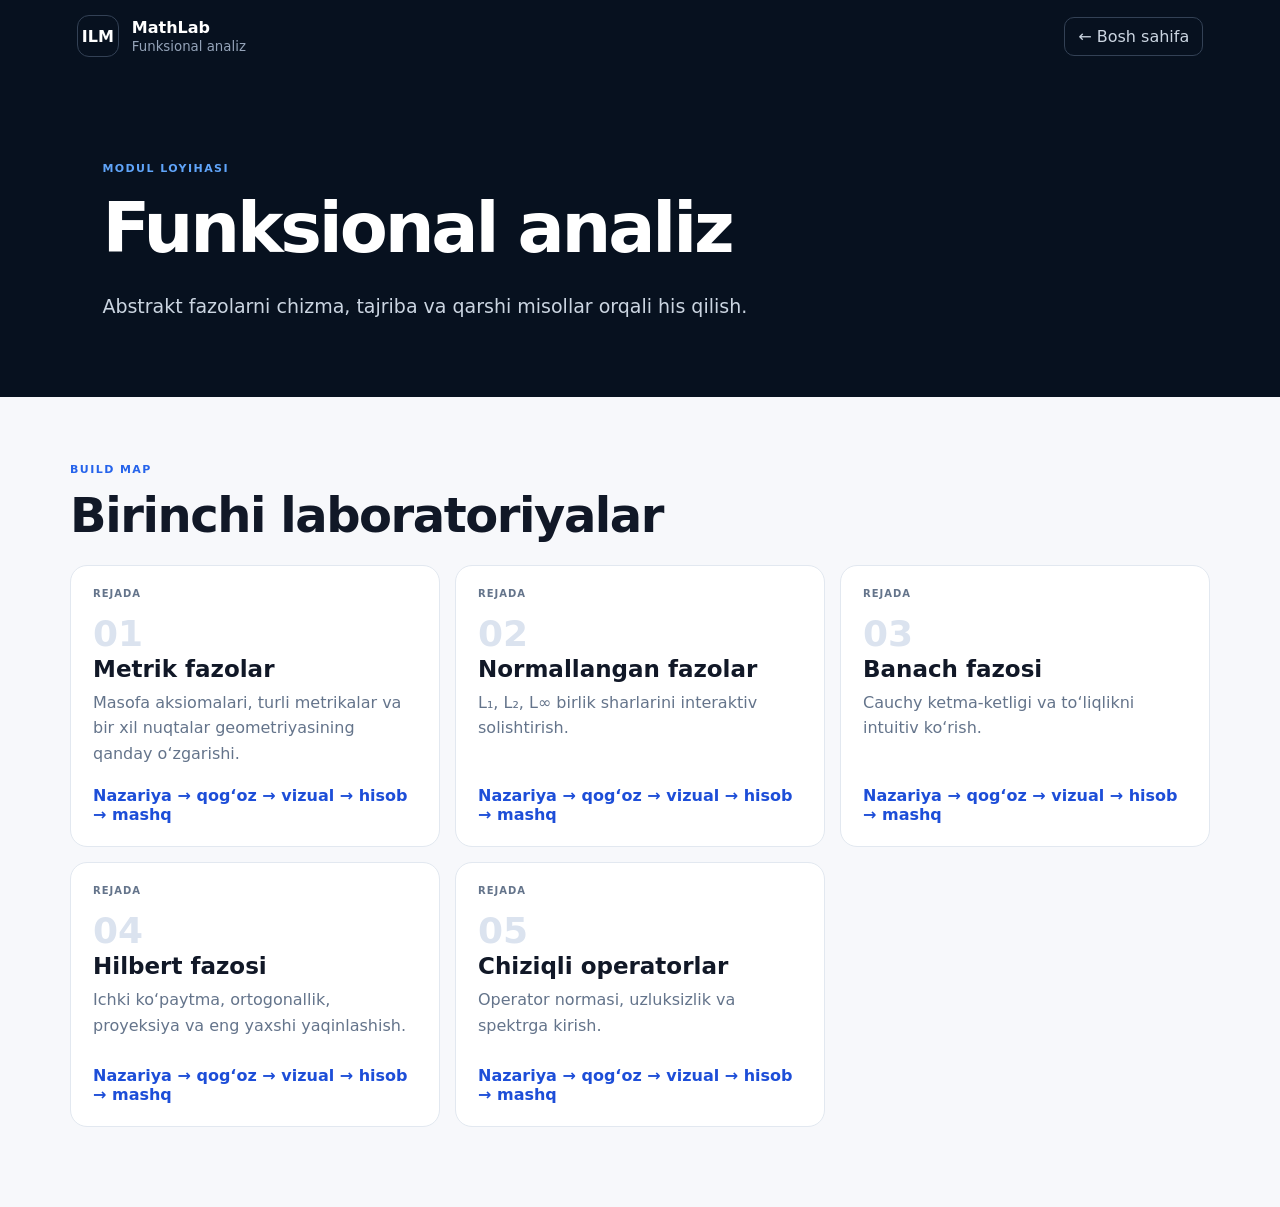
==== subjects/functional-analysis/index.html @ 2b8e060a "feat: scaffold MathLab subject module" ====
<!DOCTYPE html><html lang="uz"><head><meta charset="UTF-8"><meta name="viewport" content="width=device-width,initial-scale=1"><title>Funksional analiz — MathLab</title><link rel="stylesheet" href="../../mathlab.css"></head><body><header class="top"><div class="brand"><span class="mark">ILM</span><div><b>MathLab</b><small>Funksional analiz</small></div></div><a class="github" href="../../">← Bosh sahifa</a></header><main><section class="hero" style="padding-bottom:55px"><div class="pill">MODUL LOYIHASI</div><h1 style="font-size:clamp(40px,6vw,70px)">Funksional analiz</h1><p>Abstrakt fazolarni chizma, tajriba va qarshi misollar orqali his qilish.</p></section><section class="section-title" style="padding-top:55px"><p>BUILD MAP</p><h2>Birinchi laboratoriyalar</h2></section><section class="subjects"><div class="subject"><div class="status build">REJADA</div><div class="num">01</div><h3>Metrik fazolar</h3><p>Masofa aksiomalari, turli metrikalar va bir xil nuqtalar geometriyasining qanday o‘zgarishi.</p><span>Nazariya → qog‘oz → vizual → hisob → mashq</span></div><div class="subject"><div class="status build">REJADA</div><div class="num">02</div><h3>Normallangan fazolar</h3><p>L₁, L₂, L∞ birlik sharlarini interaktiv solishtirish.</p><span>Nazariya → qog‘oz → vizual → hisob → mashq</span></div><div class="subject"><div class="status build">REJADA</div><div class="num">03</div><h3>Banach fazosi</h3><p>Cauchy ketma-ketligi va to‘liqlikni intuitiv ko‘rish.</p><span>Nazariya → qog‘oz → vizual → hisob → mashq</span></div><div class="subject"><div class="status build">REJADA</div><div class="num">04</div><h3>Hilbert fazosi</h3><p>Ichki ko‘paytma, ortogonallik, proyeksiya va eng yaxshi yaqinlashish.</p><span>Nazariya → qog‘oz → vizual → hisob → mashq</span></div><div class="subject"><div class="status build">REJADA</div><div class="num">05</div><h3>Chiziqli operatorlar</h3><p>Operator normasi, uzluksizlik va spektrga kirish.</p><span>Nazariya → qog‘oz → vizual → hisob → mashq</span></div></section></main></body></html>
---- mathlab.css ----
*{box-sizing:border-box}body{margin:0;background:#f7f8fb;color:#111827;font-family:Inter,system-ui,-apple-system,Segoe UI,Arial,sans-serif}a{text-decoration:none;color:inherit}.top{height:72px;padding:0 clamp(20px,6vw,80px);display:flex;align-items:center;justify-content:space-between;background:#07111f;color:#fff}.brand{display:flex;gap:13px;align-items:center}.mark{display:grid;place-items:center;width:42px;height:42px;border:1px solid #334155;border-radius:12px;font-weight:900}.brand b,.brand small{display:block}.brand small{color:#94a3b8;margin-top:2px}.github{border:1px solid #334155;padding:9px 13px;border-radius:10px;color:#cbd5e1}.hero{padding:90px clamp(20px,8vw,120px) 80px;background:#07111f;color:white}.pill,.eyebrow{font-size:11px;letter-spacing:.13em;font-weight:900;color:#60a5fa}.hero h1{font-size:clamp(44px,7vw,86px);line-height:1.02;max-width:1100px;margin:18px 0 26px;letter-spacing:-.045em}.hero h1 span{color:#93c5fd}.hero p{max-width:820px;color:#cbd5e1;font-size:19px;line-height:1.7}.hero-actions{display:flex;gap:10px;margin-top:32px;flex-wrap:wrap}.primary,.secondary{padding:13px 17px;border-radius:11px;font-weight:800}.primary{background:#fff;color:#07111f}.secondary{border:1px solid #334155;color:#fff}.standard{display:grid;grid-template-columns:repeat(5,1fr);max-width:1180px;margin:-28px auto 70px;background:white;border:1px solid #e5e7eb;border-radius:17px;box-shadow:0 18px 50px #0f172a12;overflow:hidden}.standard div{padding:22px;border-right:1px solid #e5e7eb}.standard div:last-child{border:0}.standard span,.standard b,.standard small{display:block}.standard span{font-size:11px;color:#2563eb;font-weight:900}.standard b{margin:7px 0 3px}.standard small{color:#64748b}.section-title{max-width:1180px;margin:0 auto 22px;padding:0 20px}.section-title p{font-size:11px;letter-spacing:.13em;font-weight:900;color:#2563eb}.section-title h2,.connection h2,.mission h2{font-size:clamp(30px,4vw,48px);letter-spacing:-.03em;margin:6px 0}.subjects{max-width:1180px;margin:auto;padding:0 20px 80px;display:grid;grid-template-columns:repeat(3,1fr);gap:15px}.subject{min-height:265px;background:#fff;border:1px solid #e2e8f0;border-radius:17px;padding:22px;display:flex;flex-direction:column;transition:.18s}.subject:hover{transform:translateY(-3px);box-shadow:0 15px 35px #0f172a10}.subject.live{border-color:#93c5fd;background:linear-gradient(145deg,#fff,#eff6ff)}.status{font-size:10px;letter-spacing:.1em;font-weight:900;color:#15803d}.status.build{color:#64748b}.num{font-size:36px;color:#dbe3ef;font-weight:900;margin-top:14px}.subject h3{font-size:23px;margin:2px 0 8px}.subject p{color:#64748b;line-height:1.6;margin:0 0 20px}.subject span:last-child{font-weight:800;margin-top:auto;color:#1d4ed8}.connection{background:#eaf2ff;padding:75px clamp(20px,6vw,80px);text-align:center}.flow{max-width:1200px;margin:35px auto 0;display:flex;align-items:center;justify-content:center;gap:12px;flex-wrap:wrap}.flow span{background:#fff;border:1px solid #bfdbfe;padding:16px 18px;border-radius:13px;font-size:12px;color:#64748b}.flow b{font-size:14px;color:#172033}.flow i{font-style:normal;color:#60a5fa;font-size:24px}.mission{max-width:1180px;margin:0 auto;padding:85px 20px;display:grid;grid-template-columns:1fr 1fr;gap:60px;align-items:center}.mission p:last-child{font-size:18px;color:#475569;line-height:1.75}footer{padding:35px clamp(20px,6vw,80px);background:#07111f;color:#fff;display:flex;gap:22px;justify-content:space-between;flex-wrap:wrap}footer span,footer small{color:#94a3b8}@media(max-width:850px){.standard{grid-template-columns:1fr 1fr;margin:0 18px 55px}.standard div{border-bottom:1px solid #e5e7eb}.subjects{grid-template-columns:1fr}.mission{grid-template-columns:1fr;gap:10px}.hero{padding-top:60px}.hero p{font-size:16px}}@media(max-width:520px){.standard{grid-template-columns:1fr}.hero h1{font-size:42px}.brand small{display:none}}
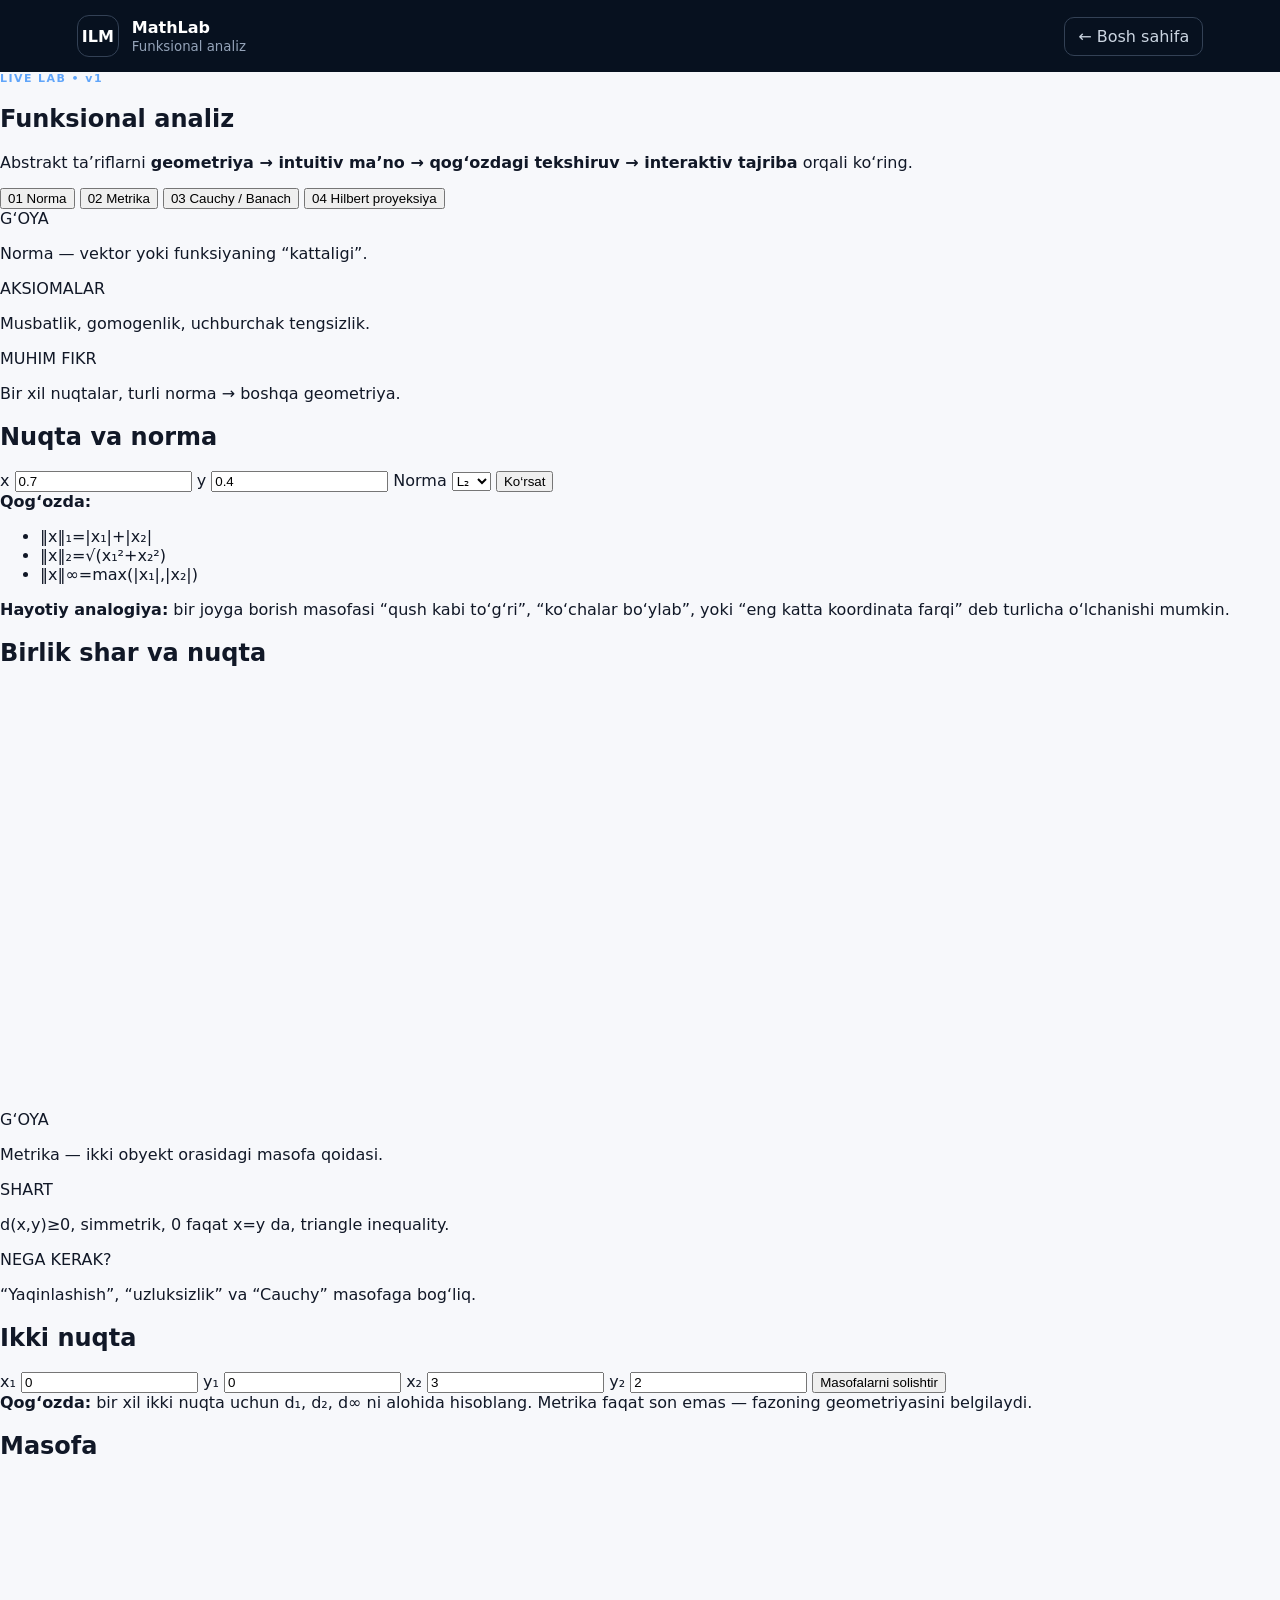
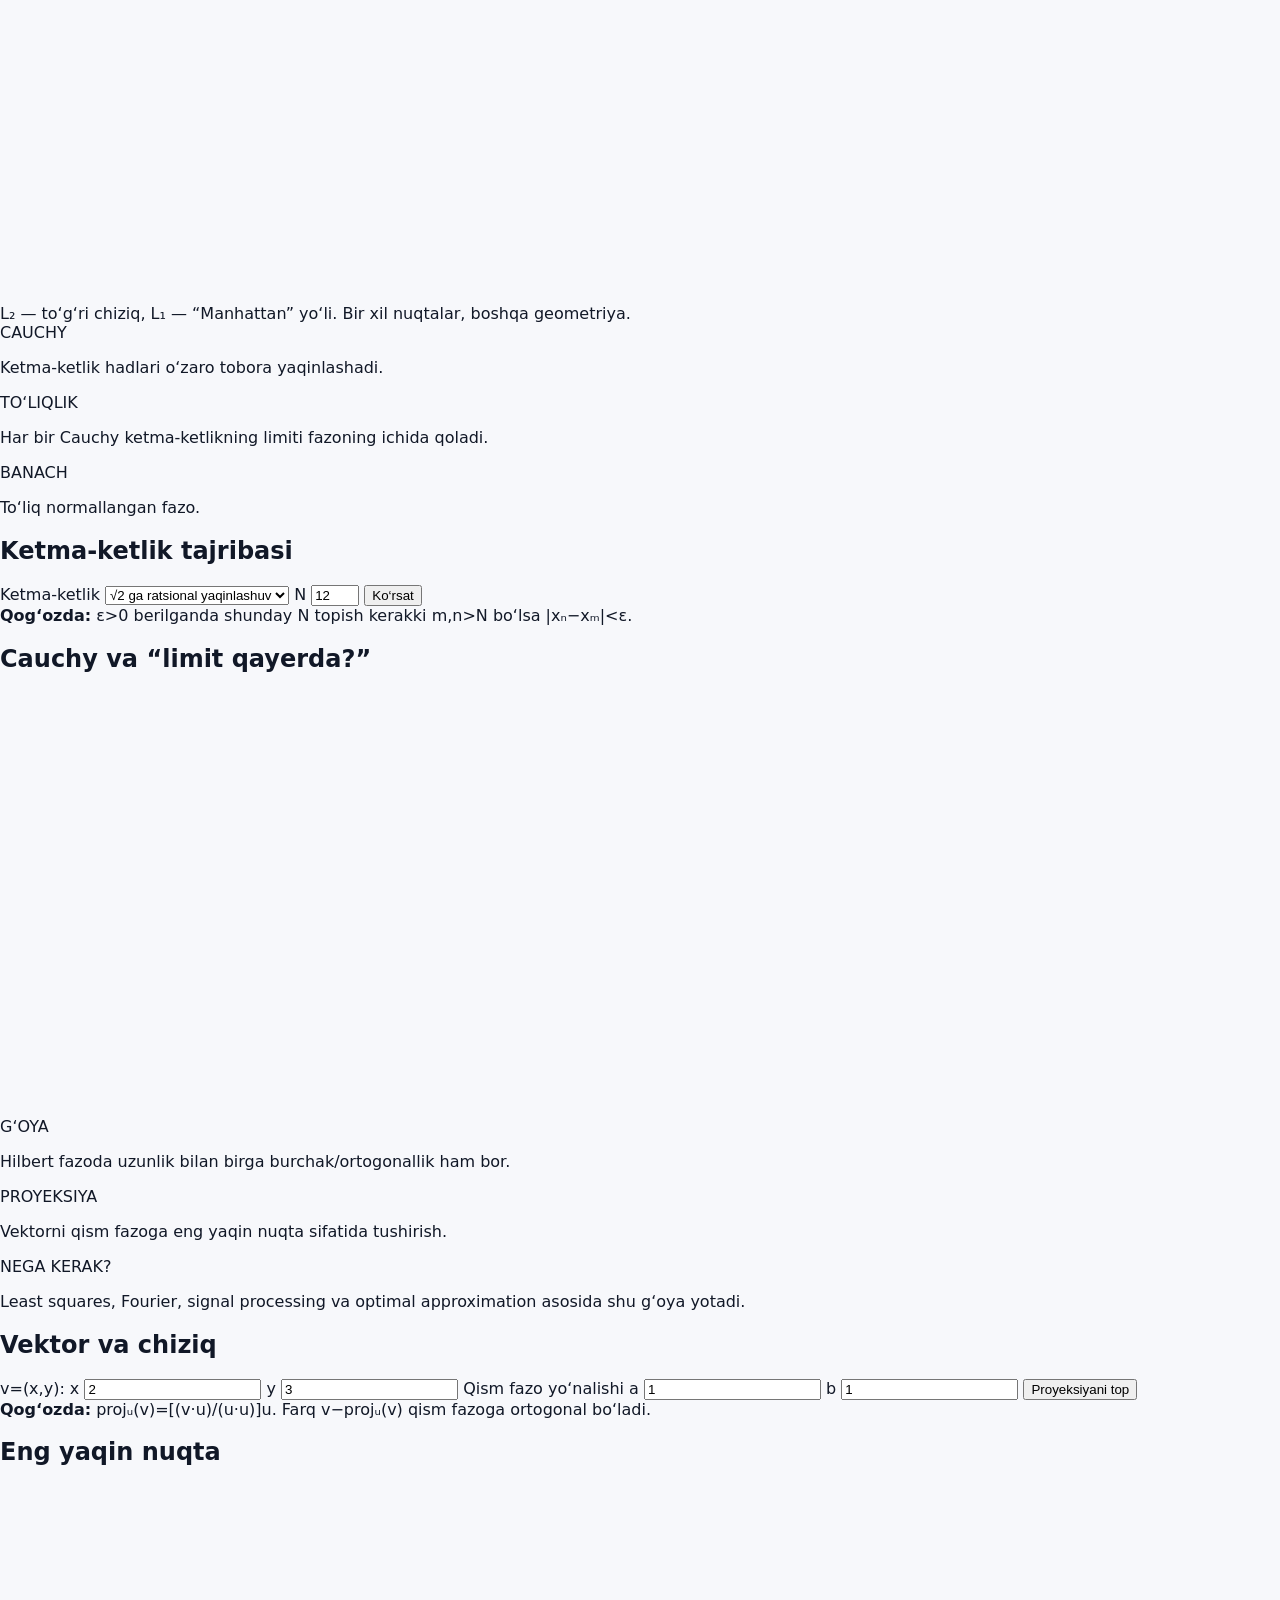
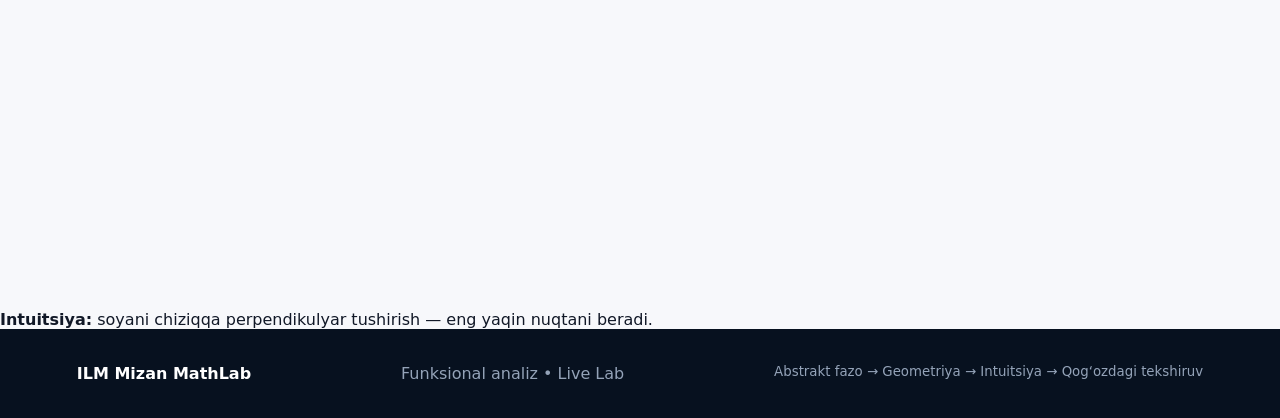
==== commit 015582c6: "feat: build interactive functional analysis lab" ====
--- a/subjects/functional-analysis/index.html
+++ b/subjects/functional-analysis/index.html
@@ -1 +1,96 @@
-<!DOCTYPE html><html lang="uz"><head><meta charset="UTF-8"><meta name="viewport" content="width=device-width,initial-scale=1"><title>Funksional analiz — MathLab</title><link rel="stylesheet" href="../../mathlab.css"></head><body><header class="top"><div class="brand"><span class="mark">ILM</span><div><b>MathLab</b><small>Funksional analiz</small></div></div><a class="github" href="../../">← Bosh sahifa</a></header><main><section class="hero" style="padding-bottom:55px"><div class="pill">MODUL LOYIHASI</div><h1 style="font-size:clamp(40px,6vw,70px)">Funksional analiz</h1><p>Abstrakt fazolarni chizma, tajriba va qarshi misollar orqali his qilish.</p></section><section class="section-title" style="padding-top:55px"><p>BUILD MAP</p><h2>Birinchi laboratoriyalar</h2></section><section class="subjects"><div class="subject"><div class="status build">REJADA</div><div class="num">01</div><h3>Metrik fazolar</h3><p>Masofa aksiomalari, turli metrikalar va bir xil nuqtalar geometriyasining qanday o‘zgarishi.</p><span>Nazariya → qog‘oz → vizual → hisob → mashq</span></div><div class="subject"><div class="status build">REJADA</div><div class="num">02</div><h3>Normallangan fazolar</h3><p>L₁, L₂, L∞ birlik sharlarini interaktiv solishtirish.</p><span>Nazariya → qog‘oz → vizual → hisob → mashq</span></div><div class="subject"><div class="status build">REJADA</div><div class="num">03</div><h3>Banach fazosi</h3><p>Cauchy ketma-ketligi va to‘liqlikni intuitiv ko‘rish.</p><span>Nazariya → qog‘oz → vizual → hisob → mashq</span></div><div class="subject"><div class="status build">REJADA</div><div class="num">04</div><h3>Hilbert fazosi</h3><p>Ichki ko‘paytma, ortogonallik, proyeksiya va eng yaxshi yaqinlashish.</p><span>Nazariya → qog‘oz → vizual → hisob → mashq</span></div><div class="subject"><div class="status build">REJADA</div><div class="num">05</div><h3>Chiziqli operatorlar</h3><p>Operator normasi, uzluksizlik va spektrga kirish.</p><span>Nazariya → qog‘oz → vizual → hisob → mashq</span></div></section></main></body></html>+<!DOCTYPE html>
+<html lang="uz">
+<head>
+<meta charset="UTF-8"><meta name="viewport" content="width=device-width,initial-scale=1">
+<title>Funksional analiz — ILM Mizan MathLab</title>
+<link rel="stylesheet" href="../../mathlab.css"><link rel="stylesheet" href="fa.css">
+</head>
+<body>
+<header class="top"><div class="brand"><span class="mark">ILM</span><div><b>MathLab</b><small>Funksional analiz</small></div></div><a class="github" href="../../">← Bosh sahifa</a></header>
+<main>
+<section class="fa-hero"><div class="pill">LIVE LAB • v1</div><h1>Funksional analiz</h1><p>Abstrakt ta’riflarni <b>geometriya → intuitiv ma’no → qog‘ozdagi tekshiruv → interaktiv tajriba</b> orqali ko‘ring.</p></section>
+<nav class="lab-tabs">
+<button class="lab-tab active" data-lab="norm">01 Norma</button>
+<button class="lab-tab" data-lab="metric">02 Metrika</button>
+<button class="lab-tab" data-lab="cauchy">03 Cauchy / Banach</button>
+<button class="lab-tab" data-lab="hilbert">04 Hilbert proyeksiya</button>
+</nav>
+
+<section id="norm" class="lab-panel active">
+<div class="lesson-standard">
+<article><span>G‘OYA</span><p>Norma — vektor yoki funksiyaning “kattaligi”.</p></article>
+<article><span>AKSIOMALAR</span><p>Musbatlik, gomogenlik, uchburchak tengsizlik.</p></article>
+<article><span>MUHIM FIKR</span><p>Bir xil nuqtalar, turli norma → boshqa geometriya.</p></article>
+</div>
+<div class="lab-grid">
+<div class="lab-card">
+<h2>Nuqta va norma</h2>
+<label>x <input id="norm-x" type="number" step="0.1" value="0.7"></label>
+<label>y <input id="norm-y" type="number" step="0.1" value="0.4"></label>
+<label>Norma <select id="norm-type" onchange="drawNorm()"><option value="1">L₁</option><option value="2" selected>L₂</option><option value="inf">L∞</option></select></label>
+<button onclick="drawNorm()">Ko‘rsat</button>
+<div class="paper-box"><b>Qog‘ozda:</b><ul><li>‖x‖₁=|x₁|+|x₂|</li><li>‖x‖₂=√(x₁²+x₂²)</li><li>‖x‖∞=max(|x₁|,|x₂|)</li></ul></div>
+<div class="tradeoffs"><b>Hayotiy analogiya:</b> bir joyga borish masofasi “qush kabi to‘g‘ri”, “ko‘chalar bo‘ylab”, yoki “eng katta koordinata farqi” deb turlicha o‘lchanishi mumkin.</div>
+</div>
+<div class="lab-card"><h2>Birlik shar va nuqta</h2><div id="norm-summary" class="fa-summary"></div><canvas id="norm-canvas" width="720" height="420"></canvas><div id="norm-note" class="fa-note"></div></div>
+</div>
+</section>
+
+<section id="metric" class="lab-panel">
+<div class="lesson-standard">
+<article><span>G‘OYA</span><p>Metrika — ikki obyekt orasidagi masofa qoidasi.</p></article>
+<article><span>SHART</span><p>d(x,y)≥0, simmetrik, 0 faqat x=y da, triangle inequality.</p></article>
+<article><span>NEGA KERAK?</span><p>“Yaqinlashish”, “uzluksizlik” va “Cauchy” masofaga bog‘liq.</p></article>
+</div>
+<div class="lab-grid">
+<div class="lab-card"><h2>Ikki nuqta</h2>
+<label>x₁ <input id="m-x1" type="number" step="0.1" value="0"></label>
+<label>y₁ <input id="m-y1" type="number" step="0.1" value="0"></label>
+<label>x₂ <input id="m-x2" type="number" step="0.1" value="3"></label>
+<label>y₂ <input id="m-y2" type="number" step="0.1" value="2"></label>
+<button onclick="drawMetric()">Masofalarni solishtir</button>
+<div class="paper-box"><b>Qog‘ozda:</b> bir xil ikki nuqta uchun d₁, d₂, d∞ ni alohida hisoblang. Metrika faqat son emas — fazoning geometriyasini belgilaydi.</div>
+</div>
+<div class="lab-card"><h2>Masofa</h2><div id="metric-summary" class="fa-summary"></div><canvas id="metric-canvas" width="720" height="420"></canvas><div class="fa-note">L₂ — to‘g‘ri chiziq, L₁ — “Manhattan” yo‘li. Bir xil nuqtalar, boshqa geometriya.</div></div>
+</div>
+</section>
+
+<section id="cauchy" class="lab-panel">
+<div class="lesson-standard">
+<article><span>CAUCHY</span><p>Ketma-ketlik hadlari o‘zaro tobora yaqinlashadi.</p></article>
+<article><span>TO‘LIQLIK</span><p>Har bir Cauchy ketma-ketlikning limiti fazoning ichida qoladi.</p></article>
+<article><span>BANACH</span><p>To‘liq normallangan fazo.</p></article>
+</div>
+<div class="lab-grid">
+<div class="lab-card"><h2>Ketma-ketlik tajribasi</h2>
+<label>Ketma-ketlik <select id="seq-type" onchange="drawSequence()"><option value="sqrt2">√2 ga ratsional yaqinlashuv</option><option value="one">1/n</option></select></label>
+<label>N <input id="seq-n" type="number" min="3" max="30" value="12"></label>
+<button onclick="drawSequence()">Ko‘rsat</button>
+<div class="paper-box"><b>Qog‘ozda:</b> ε&gt;0 berilganda shunday N topish kerakki m,n&gt;N bo‘lsa |xₙ−xₘ|&lt;ε.</div>
+</div>
+<div class="lab-card"><h2>Cauchy va “limit qayerda?”</h2><div id="seq-summary" class="fa-summary"></div><canvas id="seq-canvas" width="720" height="420"></canvas><div id="seq-note" class="fa-note"></div></div>
+</div>
+</section>
+
+<section id="hilbert" class="lab-panel">
+<div class="lesson-standard">
+<article><span>G‘OYA</span><p>Hilbert fazoda uzunlik bilan birga burchak/ortogonallik ham bor.</p></article>
+<article><span>PROYEKSIYA</span><p>Vektorni qism fazoga eng yaqin nuqta sifatida tushirish.</p></article>
+<article><span>NEGA KERAK?</span><p>Least squares, Fourier, signal processing va optimal approximation asosida shu g‘oya yotadi.</p></article>
+</div>
+<div class="lab-grid">
+<div class="lab-card"><h2>Vektor va chiziq</h2>
+<label>v=(x,y): x <input id="h-x" type="number" step="0.1" value="2"></label>
+<label>y <input id="h-y" type="number" step="0.1" value="3"></label>
+<label>Qism fazo yo‘nalishi a <input id="h-a" type="number" step="0.1" value="1"></label>
+<label>b <input id="h-b" type="number" step="0.1" value="1"></label>
+<button onclick="drawHilbert()">Proyeksiyani top</button>
+<div class="paper-box"><b>Qog‘ozda:</b> projᵤ(v)=[(v·u)/(u·u)]u. Farq v−projᵤ(v) qism fazoga ortogonal bo‘ladi.</div>
+</div>
+<div class="lab-card"><h2>Eng yaqin nuqta</h2><div id="hilbert-summary" class="fa-summary"></div><canvas id="hilbert-canvas" width="720" height="420"></canvas><div class="fa-note"><b>Intuitsiya:</b> soyani chiziqqa perpendikulyar tushirish — eng yaqin nuqtani beradi.</div></div>
+</div>
+</section>
+</main>
+<footer><b>ILM Mizan MathLab</b><span>Funksional analiz • Live Lab</span><small>Abstrakt fazo → Geometriya → Intuitsiya → Qog‘ozdagi tekshiruv</small></footer>
+<script src="fa.js"></script>
+</body></html>
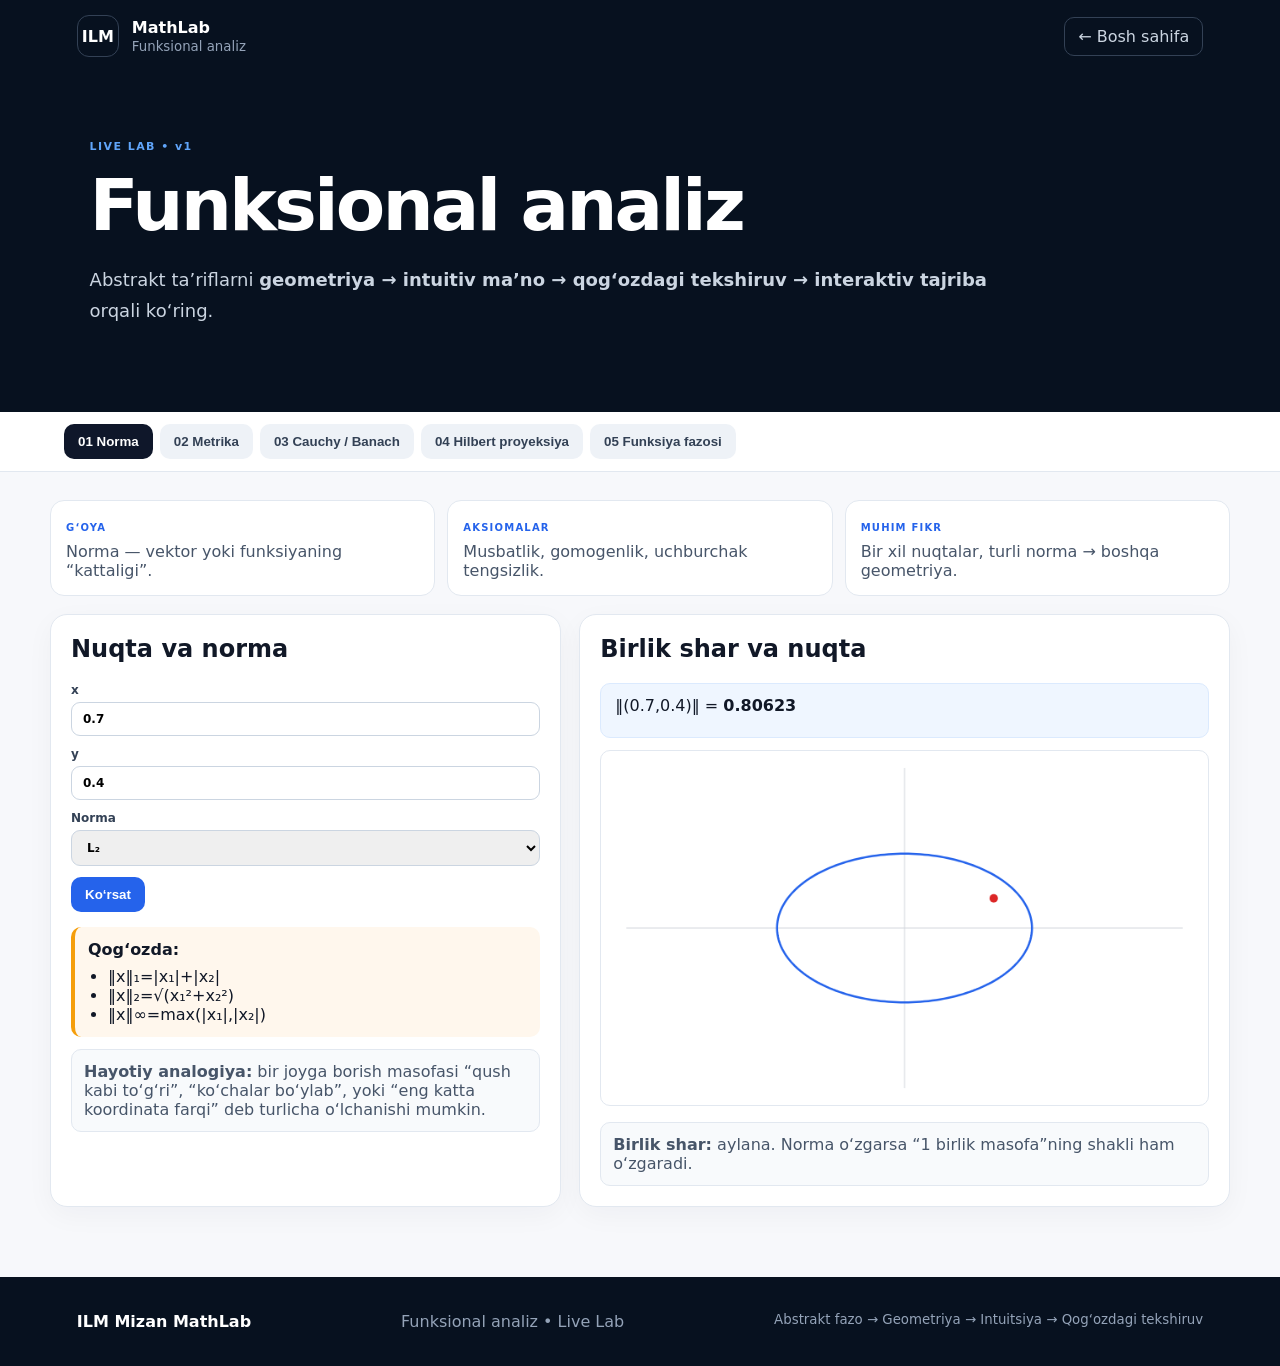
==== commit b8114269: "feat: add custom function-space laboratory" ====
--- a/subjects/functional-analysis/index.html
+++ b/subjects/functional-analysis/index.html
@@ -14,6 +14,7 @@
 <button class="lab-tab" data-lab="metric">02 Metrika</button>
 <button class="lab-tab" data-lab="cauchy">03 Cauchy / Banach</button>
 <button class="lab-tab" data-lab="hilbert">04 Hilbert proyeksiya</button>
+<button class="lab-tab" data-lab="functions">05 Funksiya fazosi</button>
 </nav>
 
 <section id="norm" class="lab-panel active">
@@ -90,6 +91,32 @@
 <div class="lab-card"><h2>Eng yaqin nuqta</h2><div id="hilbert-summary" class="fa-summary"></div><canvas id="hilbert-canvas" width="720" height="420"></canvas><div class="fa-note"><b>Intuitsiya:</b> soyani chiziqqa perpendikulyar tushirish — eng yaqin nuqtani beradi.</div></div>
 </div>
 </section>
+
+<section id="functions" class="lab-panel">
+<div class="lesson-standard">
+<article><span>FUNKSION OBYEKT</span><p>Endi “vektor” bitta nuqta emas, butun funksiya bo‘lishi mumkin.</p></article>
+<article><span>NORMALAR</span><p>L¹, L² va L∞ normani sonli integral/max orqali baholaymiz.</p></article>
+<article><span>MASOFA</span><p>d(f,g)=‖f−g‖ orqali ikki funksiyaning qanchalik yaqinligini o‘lchaymiz.</p></article>
+</div>
+<div class="lab-grid">
+<div class="lab-card">
+<h2>Ikki funksiyani kiriting</h2>
+<label>f(x) <input id="fn-f" value="sin(pi*x)"></label>
+<label>g(x) <input id="fn-g" value="x*(1-x)*4"></label>
+<label>a <input id="fn-a" type="number" value="0"></label>
+<label>b <input id="fn-b" type="number" value="1"></label>
+<div class="examples"><button onclick="loadFnExample('sine')">Sinus vs parabola</button><button onclick="loadFnExample('approx')">Yaqin funksiyalar</button><button onclick="loadFnExample('poly')">Polinomlar</button></div>
+<button onclick="runFunctionSpace()">Hisobla va solishtir</button>
+<div class="paper-box"><b>Qog‘ozda:</b><ul><li>‖f‖₁=∫|f|dx</li><li>‖f‖₂=(∫|f|²dx)¹ᐟ²</li><li>‖f‖∞=max|f(x)|</li><li>d₂(f,g)=‖f−g‖₂</li></ul></div>
+</div>
+<div class="lab-card">
+<h2>Funksiya fazosida masofa</h2>
+<div id="fn-summary" class="fa-summary"></div>
+<canvas id="fn-canvas" width="720" height="420"></canvas>
+<div id="fn-note" class="fa-note"></div>
+</div>
+</div>
+</section>
 </main>
 <footer><b>ILM Mizan MathLab</b><span>Funksional analiz • Live Lab</span><small>Abstrakt fazo → Geometriya → Intuitsiya → Qog‘ozdagi tekshiruv</small></footer>
 <script src="fa.js"></script>
--- a/subjects/functional-analysis/fa.css
+++ b/subjects/functional-analysis/fa.css
@@ -0,0 +1 @@
+.fa-hero{padding:68px clamp(20px,7vw,100px);background:#07111f;color:#fff}.fa-hero h1{font-size:clamp(42px,6vw,72px);margin:10px 0 16px;letter-spacing:-.04em}.fa-hero p{max-width:900px;color:#cbd5e1;font-size:18px;line-height:1.7}.lab-tabs{position:sticky;top:0;z-index:10;display:flex;gap:7px;flex-wrap:wrap;padding:12px clamp(16px,5vw,70px);background:#fff;border-bottom:1px solid #e2e8f0}.lab-tab{border:0;border-radius:10px;padding:10px 14px;background:#eef2f7;color:#334155;font-weight:800;cursor:pointer}.lab-tab.active{background:#0f172a;color:#fff}.lab-panel{display:none;max-width:1220px;margin:auto;padding:28px 20px 70px}.lab-panel.active{display:block}.lesson-standard{display:grid;grid-template-columns:repeat(3,1fr);gap:12px;margin-bottom:18px}.lesson-standard article{background:#fff;border:1px solid #e2e8f0;border-radius:14px;padding:15px}.lesson-standard span{font-size:10px;letter-spacing:.12em;font-weight:900;color:#2563eb}.lesson-standard p{margin:7px 0 0;color:#475569}.lab-grid{display:grid;grid-template-columns:.88fr 1.12fr;gap:18px}.lab-card{background:#fff;border:1px solid #e2e8f0;border-radius:17px;padding:20px;box-shadow:0 8px 28px #0f172a0a}.lab-card h2{margin-top:0}.lab-card label{display:block;font-size:12px;font-weight:800;color:#334155;margin:11px 0}.lab-card input,.lab-card select{width:100%;padding:9px 11px;border:1px solid #cbd5e1;border-radius:9px;margin-top:5px;font:inherit}.lab-card button{border:0;border-radius:10px;padding:10px 14px;background:#2563eb;color:#fff;font-weight:800;cursor:pointer}.paper-box{margin-top:15px;padding:13px;background:#fff7ed;border-left:4px solid #f59e0b;border-radius:10px}.paper-box ul{margin:8px 0 0;padding-left:20px}.tradeoffs,.fa-note{margin-top:12px;padding:12px;background:#f8fafc;border:1px solid #e2e8f0;border-radius:10px;color:#475569}.fa-summary{padding:12px 14px;border-radius:10px;background:#eff6ff;border:1px solid #dbeafe;min-height:55px}canvas{width:100%;max-width:100%;border:1px solid #e2e8f0;border-radius:10px;background:#fff;margin-top:12px}@media(max-width:850px){.lesson-standard,.lab-grid{grid-template-columns:1fr}}
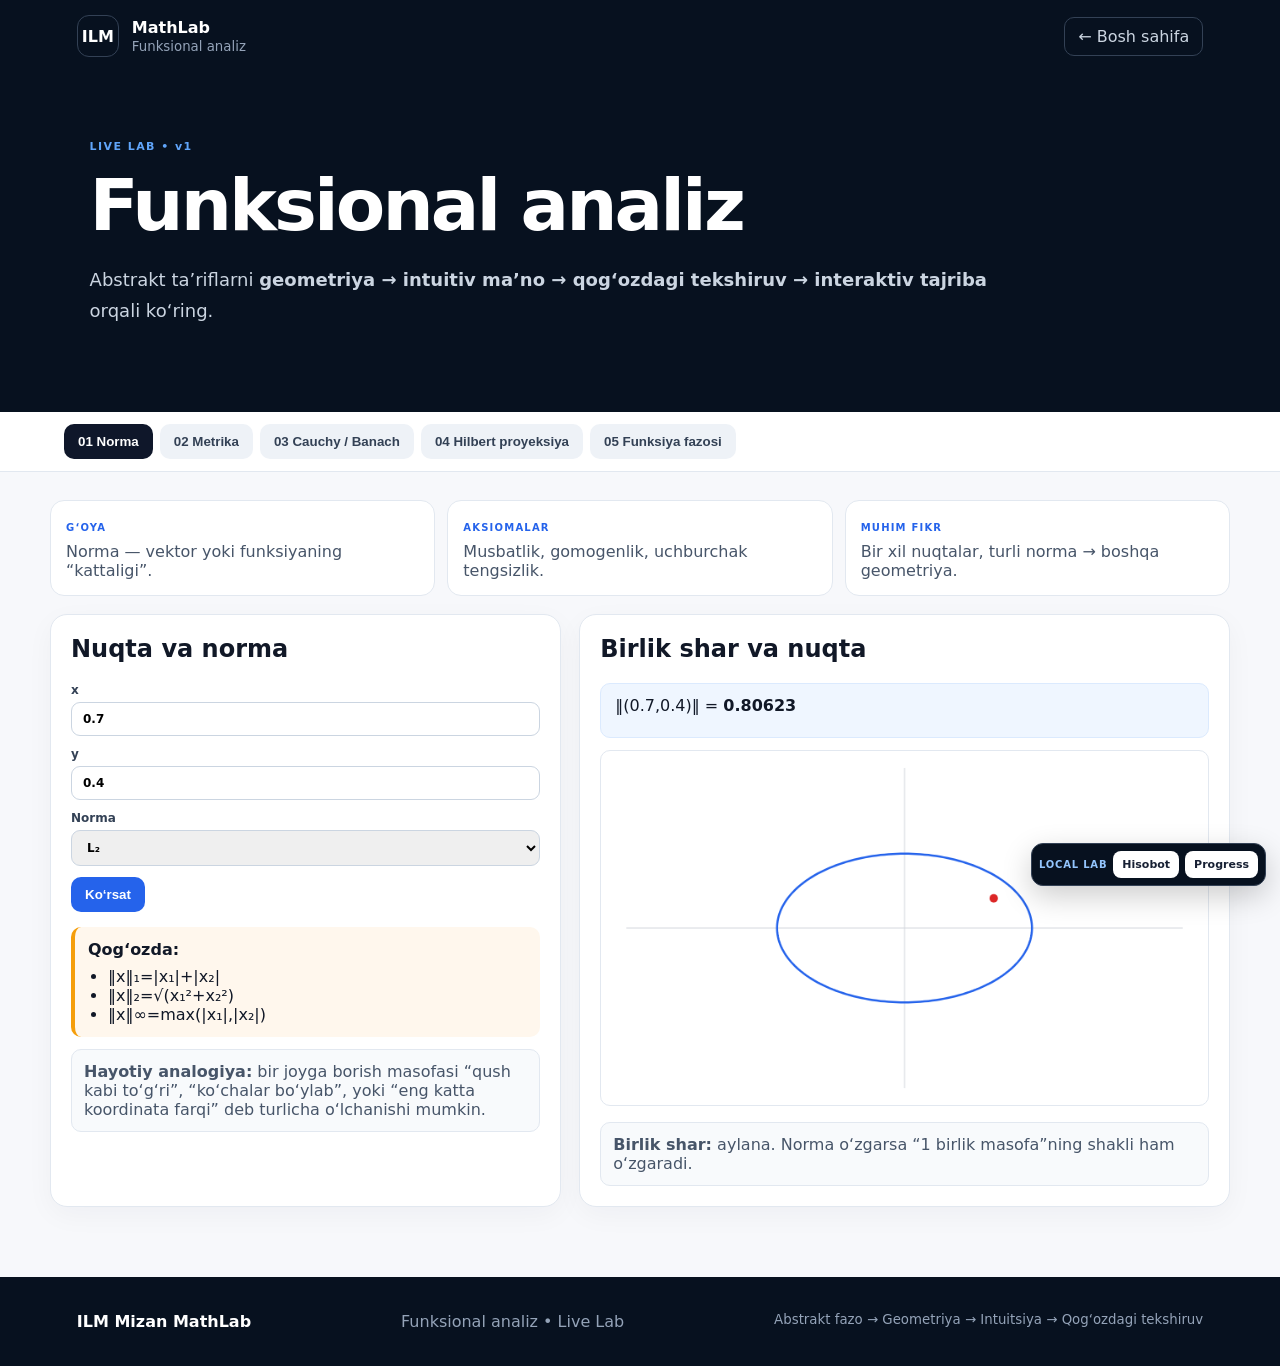
==== commit 89e42154: "feat: enable local progress and lab reports" ====
--- a/subjects/functional-analysis/index.html
+++ b/subjects/functional-analysis/index.html
@@ -120,4 +120,4 @@
 </main>
 <footer><b>ILM Mizan MathLab</b><span>Funksional analiz • Live Lab</span><small>Abstrakt fazo → Geometriya → Intuitsiya → Qog‘ozdagi tekshiruv</small></footer>
 <script src="fa.js"></script>
-</body></html>+<script src="../../core/progress.js"></script></body></html>
--- a/subjects/functional-analysis/fa.css
+++ b/subjects/functional-analysis/fa.css
@@ -1 +1,2 @@
-.fa-hero{padding:68px clamp(20px,7vw,100px);background:#07111f;color:#fff}.fa-hero h1{font-size:clamp(42px,6vw,72px);margin:10px 0 16px;letter-spacing:-.04em}.fa-hero p{max-width:900px;color:#cbd5e1;font-size:18px;line-height:1.7}.lab-tabs{position:sticky;top:0;z-index:10;display:flex;gap:7px;flex-wrap:wrap;padding:12px clamp(16px,5vw,70px);background:#fff;border-bottom:1px solid #e2e8f0}.lab-tab{border:0;border-radius:10px;padding:10px 14px;background:#eef2f7;color:#334155;font-weight:800;cursor:pointer}.lab-tab.active{background:#0f172a;color:#fff}.lab-panel{display:none;max-width:1220px;margin:auto;padding:28px 20px 70px}.lab-panel.active{display:block}.lesson-standard{display:grid;grid-template-columns:repeat(3,1fr);gap:12px;margin-bottom:18px}.lesson-standard article{background:#fff;border:1px solid #e2e8f0;border-radius:14px;padding:15px}.lesson-standard span{font-size:10px;letter-spacing:.12em;font-weight:900;color:#2563eb}.lesson-standard p{margin:7px 0 0;color:#475569}.lab-grid{display:grid;grid-template-columns:.88fr 1.12fr;gap:18px}.lab-card{background:#fff;border:1px solid #e2e8f0;border-radius:17px;padding:20px;box-shadow:0 8px 28px #0f172a0a}.lab-card h2{margin-top:0}.lab-card label{display:block;font-size:12px;font-weight:800;color:#334155;margin:11px 0}.lab-card input,.lab-card select{width:100%;padding:9px 11px;border:1px solid #cbd5e1;border-radius:9px;margin-top:5px;font:inherit}.lab-card button{border:0;border-radius:10px;padding:10px 14px;background:#2563eb;color:#fff;font-weight:800;cursor:pointer}.paper-box{margin-top:15px;padding:13px;background:#fff7ed;border-left:4px solid #f59e0b;border-radius:10px}.paper-box ul{margin:8px 0 0;padding-left:20px}.tradeoffs,.fa-note{margin-top:12px;padding:12px;background:#f8fafc;border:1px solid #e2e8f0;border-radius:10px;color:#475569}.fa-summary{padding:12px 14px;border-radius:10px;background:#eff6ff;border:1px solid #dbeafe;min-height:55px}canvas{width:100%;max-width:100%;border:1px solid #e2e8f0;border-radius:10px;background:#fff;margin-top:12px}@media(max-width:850px){.lesson-standard,.lab-grid{grid-template-columns:1fr}}+.fa-hero{padding:68px clamp(20px,7vw,100px);background:#07111f;color:#fff}.fa-hero h1{font-size:clamp(42px,6vw,72px);margin:10px 0 16px;letter-spacing:-.04em}.fa-hero p{max-width:900px;color:#cbd5e1;font-size:18px;line-height:1.7}.lab-tabs{position:sticky;top:0;z-index:10;display:flex;gap:7px;flex-wrap:wrap;padding:12px clamp(16px,5vw,70px);background:#fff;border-bottom:1px solid #e2e8f0}.lab-tab{border:0;border-radius:10px;padding:10px 14px;background:#eef2f7;color:#334155;font-weight:800;cursor:pointer}.lab-tab.active{background:#0f172a;color:#fff}.lab-panel{display:none;max-width:1220px;margin:auto;padding:28px 20px 70px}.lab-panel.active{display:block}.lesson-standard{display:grid;grid-template-columns:repeat(3,1fr);gap:12px;margin-bottom:18px}.lesson-standard article{background:#fff;border:1px solid #e2e8f0;border-radius:14px;padding:15px}.lesson-standard span{font-size:10px;letter-spacing:.12em;font-weight:900;color:#2563eb}.lesson-standard p{margin:7px 0 0;color:#475569}.lab-grid{display:grid;grid-template-columns:.88fr 1.12fr;gap:18px}.lab-card{background:#fff;border:1px solid #e2e8f0;border-radius:17px;padding:20px;box-shadow:0 8px 28px #0f172a0a}.lab-card h2{margin-top:0}.lab-card label{display:block;font-size:12px;font-weight:800;color:#334155;margin:11px 0}.lab-card input,.lab-card select{width:100%;padding:9px 11px;border:1px solid #cbd5e1;border-radius:9px;margin-top:5px;font:inherit}.lab-card button{border:0;border-radius:10px;padding:10px 14px;background:#2563eb;color:#fff;font-weight:800;cursor:pointer}.paper-box{margin-top:15px;padding:13px;background:#fff7ed;border-left:4px solid #f59e0b;border-radius:10px}.paper-box ul{margin:8px 0 0;padding-left:20px}.tradeoffs,.fa-note{margin-top:12px;padding:12px;background:#f8fafc;border:1px solid #e2e8f0;border-radius:10px;color:#475569}.fa-summary{padding:12px 14px;border-radius:10px;background:#eff6ff;border:1px solid #dbeafe;min-height:55px}canvas{width:100%;max-width:100%;border:1px solid #e2e8f0;border-radius:10px;background:#fff;margin-top:12px}@media(max-width:850px){.lesson-standard,.lab-grid{grid-template-columns:1fr}}
+.examples{display:flex;gap:6px;flex-wrap:wrap;margin:8px 0}.examples button{padding:6px 9px;font-size:11px;background:#eef2ff!important;color:#3730a3!important}
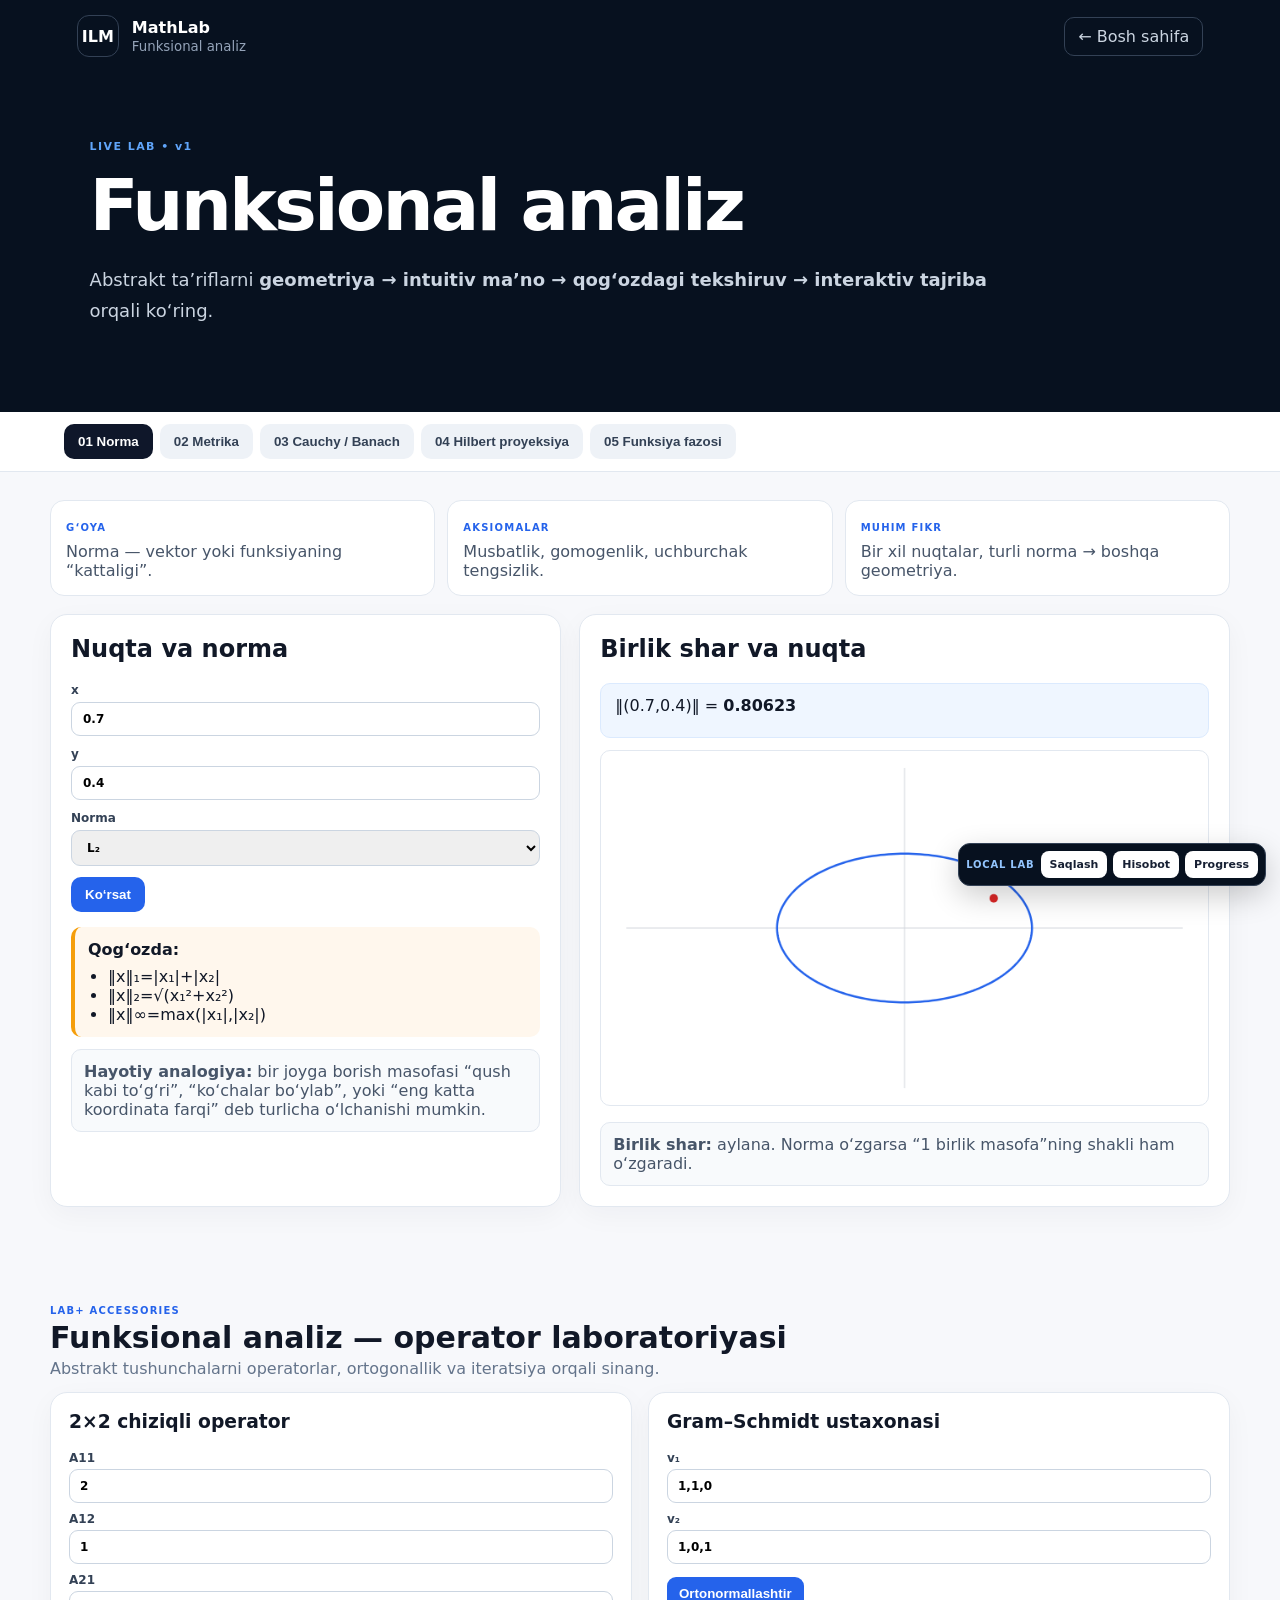
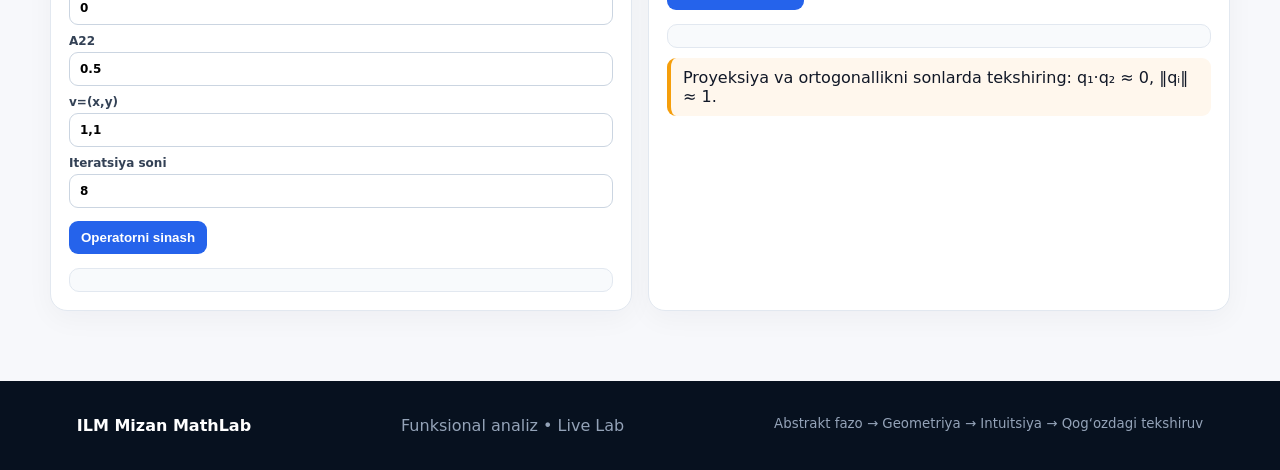
==== commit 71e81dde: "feat: enable Lab+ enrichment accessories" ====
--- a/subjects/functional-analysis/index.html
+++ b/subjects/functional-analysis/index.html
@@ -120,4 +120,5 @@
 </main>
 <footer><b>ILM Mizan MathLab</b><span>Funksional analiz • Live Lab</span><small>Abstrakt fazo → Geometriya → Intuitsiya → Qog‘ozdagi tekshiruv</small></footer>
 <script src="fa.js"></script>
+<script src="../../core/enrichment.js"></script>
 <script src="../../core/progress.js"></script></body></html>
